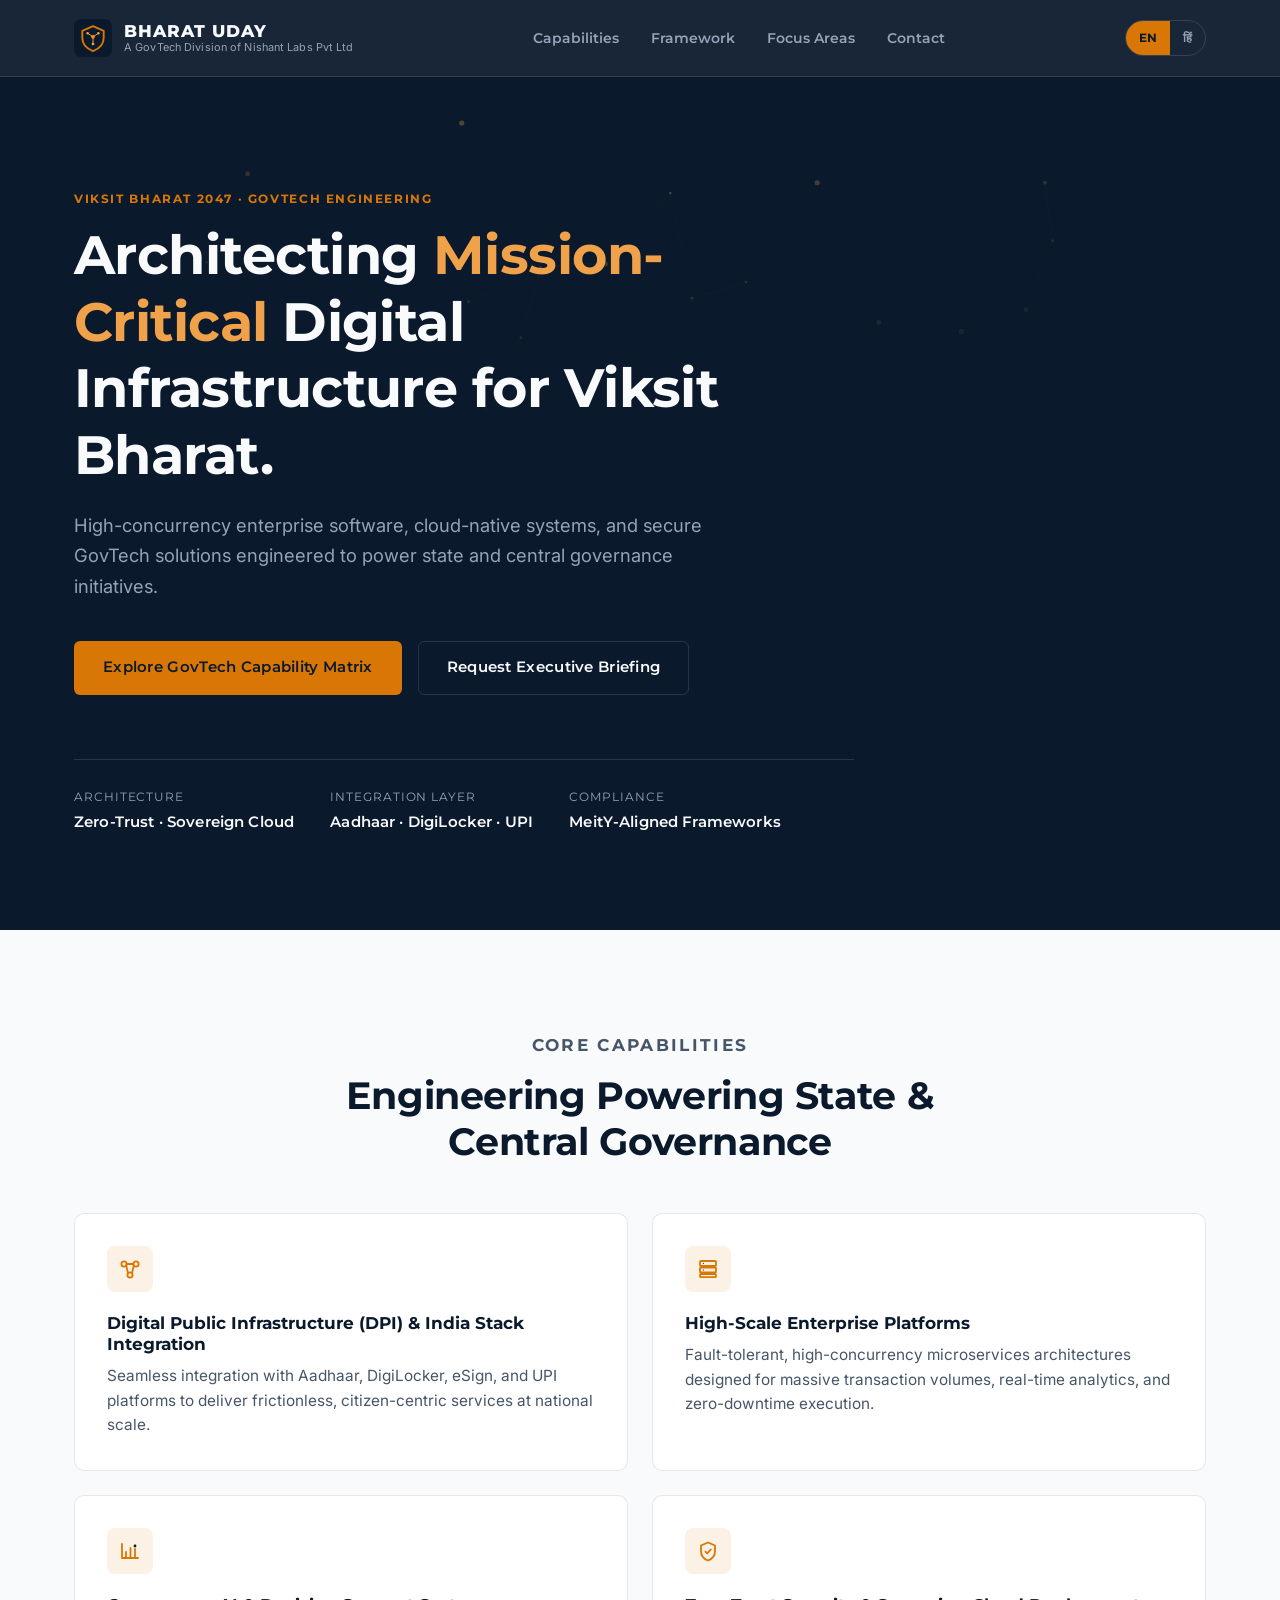
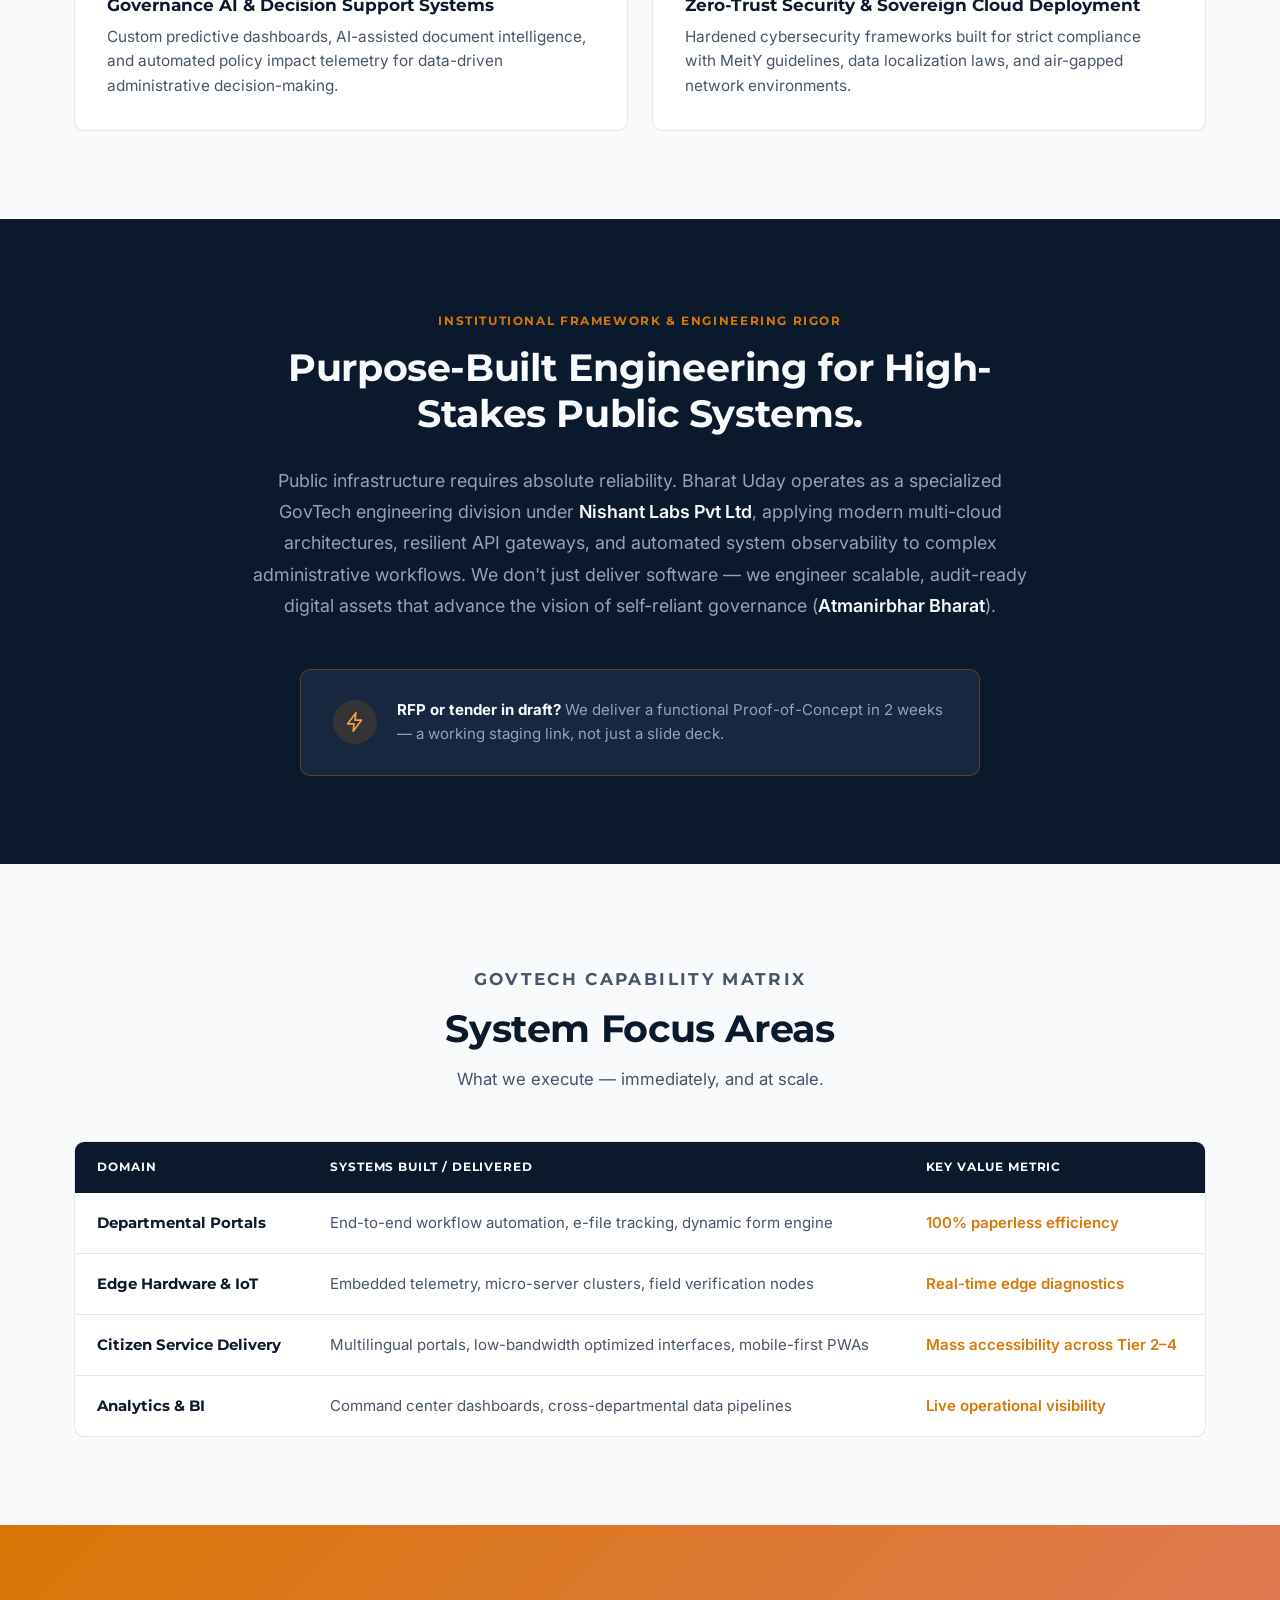
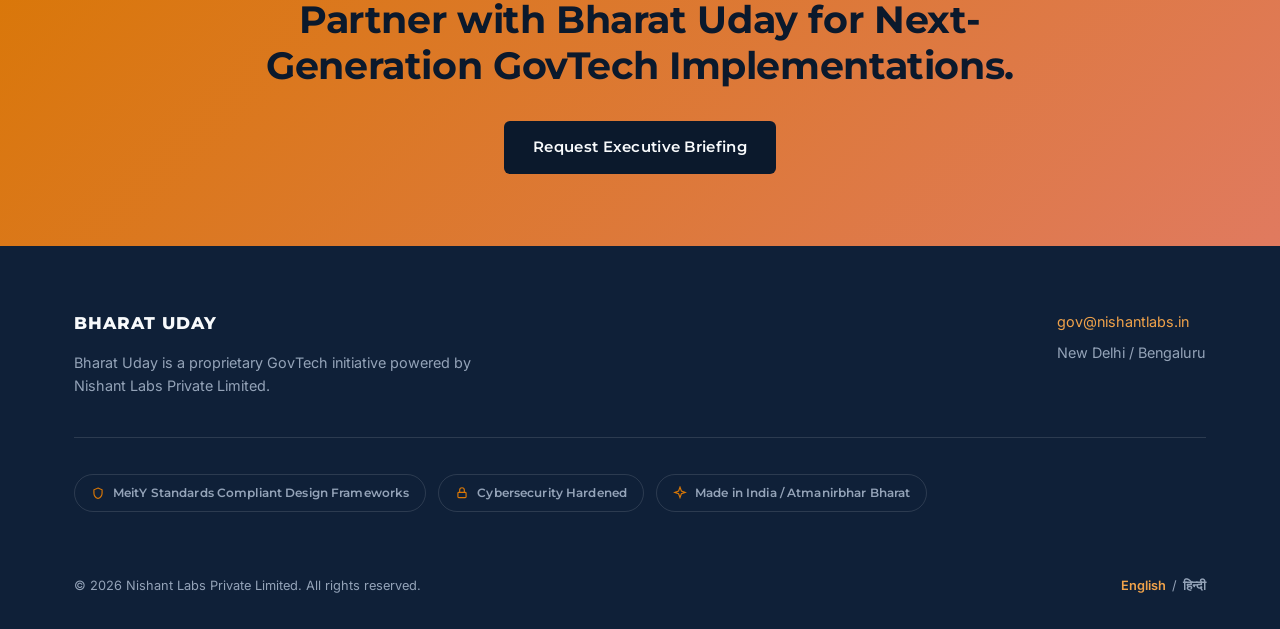
==== index.html @ c82bf9b6 "Initial build: Bharat Uday GovTech one-pager Bilingual (en/hi) static site with navy/amber instituti" ====
<!doctype html>
<html lang="en">
<head>
<meta charset="UTF-8">
<meta http-equiv="refresh" content="0; url=/en/">
<link rel="canonical" href="https://bharatuday.nishantlanbs.com/en/">
<title>Bharat Uday — Redirecting…</title>
<meta name="robots" content="noindex, follow">
<style>
  body { background:#0B192C; color:#F8FAFC; font-family:-apple-system,BlinkMacSystemFont,'Segoe UI',sans-serif; display:flex; align-items:center; justify-content:center; height:100vh; margin:0; }
  a { color:#D97706; }
</style>
<script>window.location.replace("/en/");</script>
</head>
<body>
  <noscript>
    <p>Bharat Uday — <a href="/en/">Continue to the English site</a> · <a href="/hi/">हिन्दी में जारी रखें</a></p>
  </noscript>
</body>
</html>
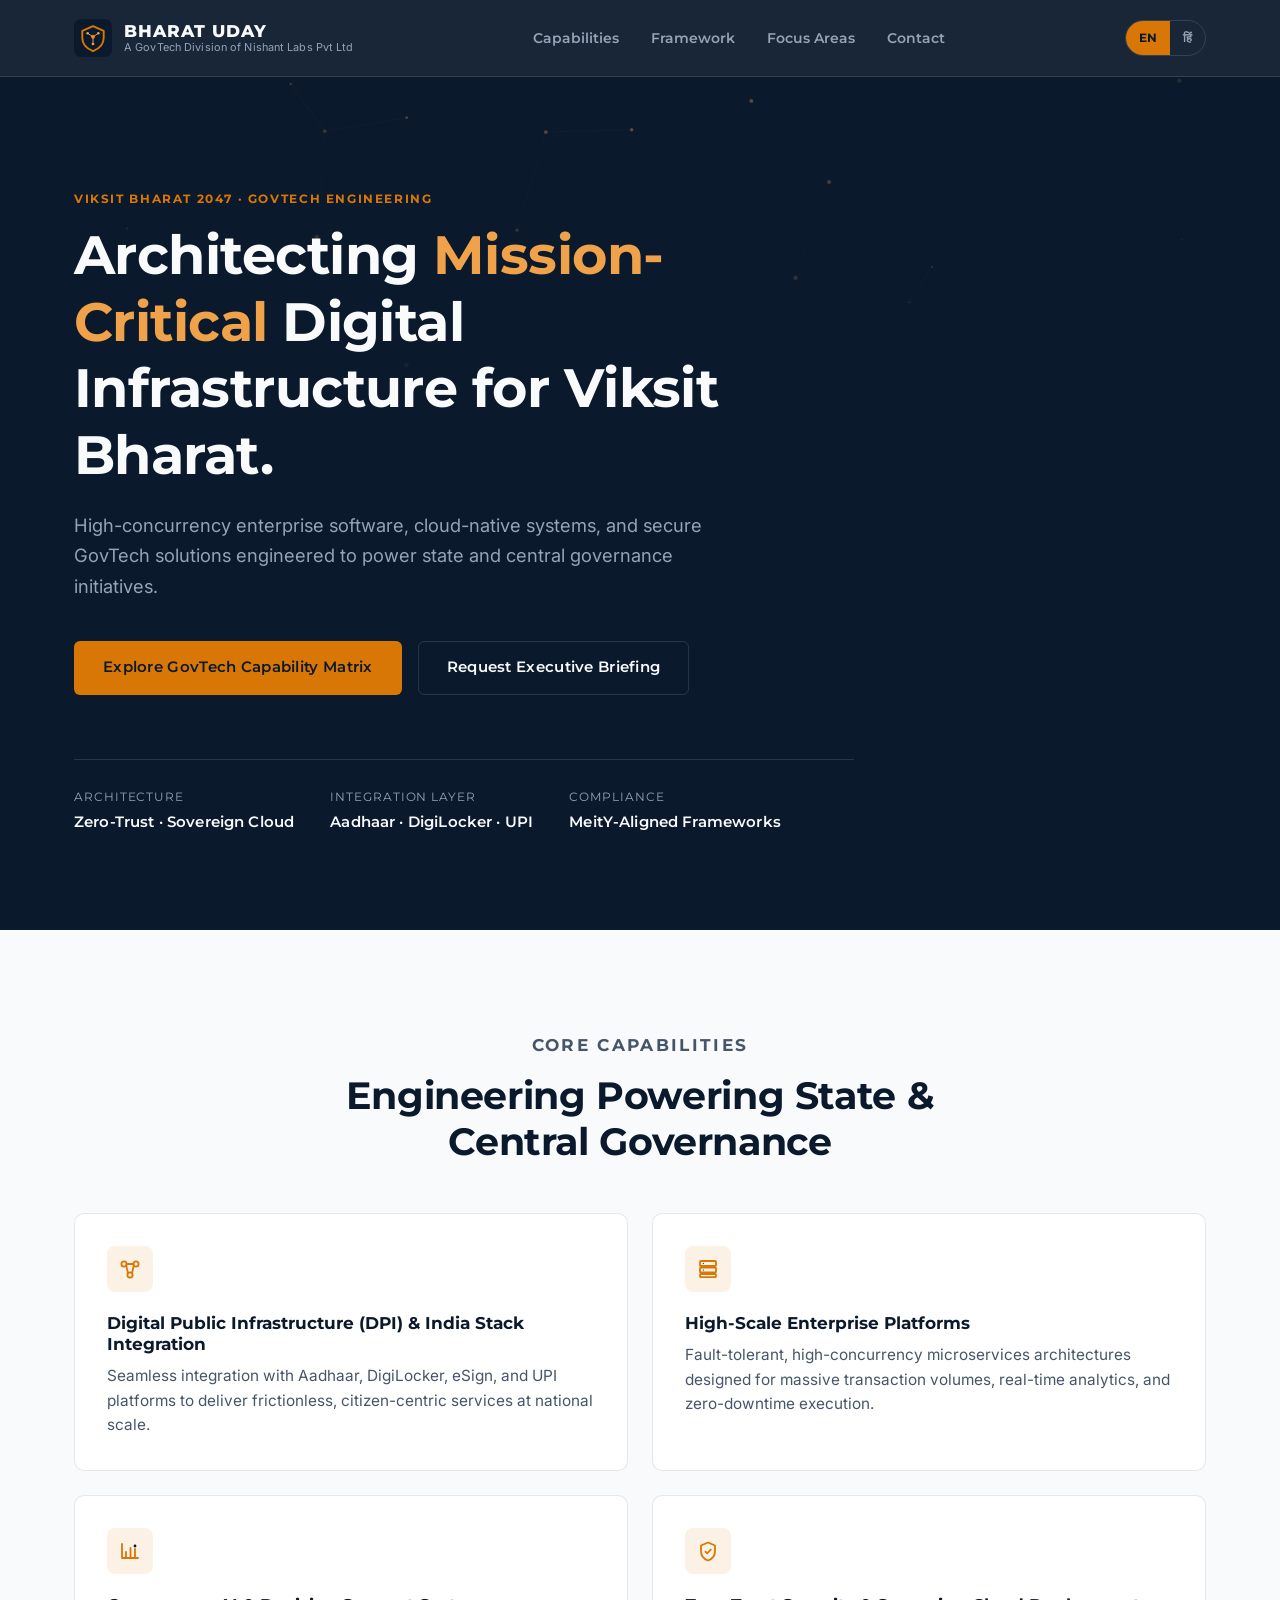
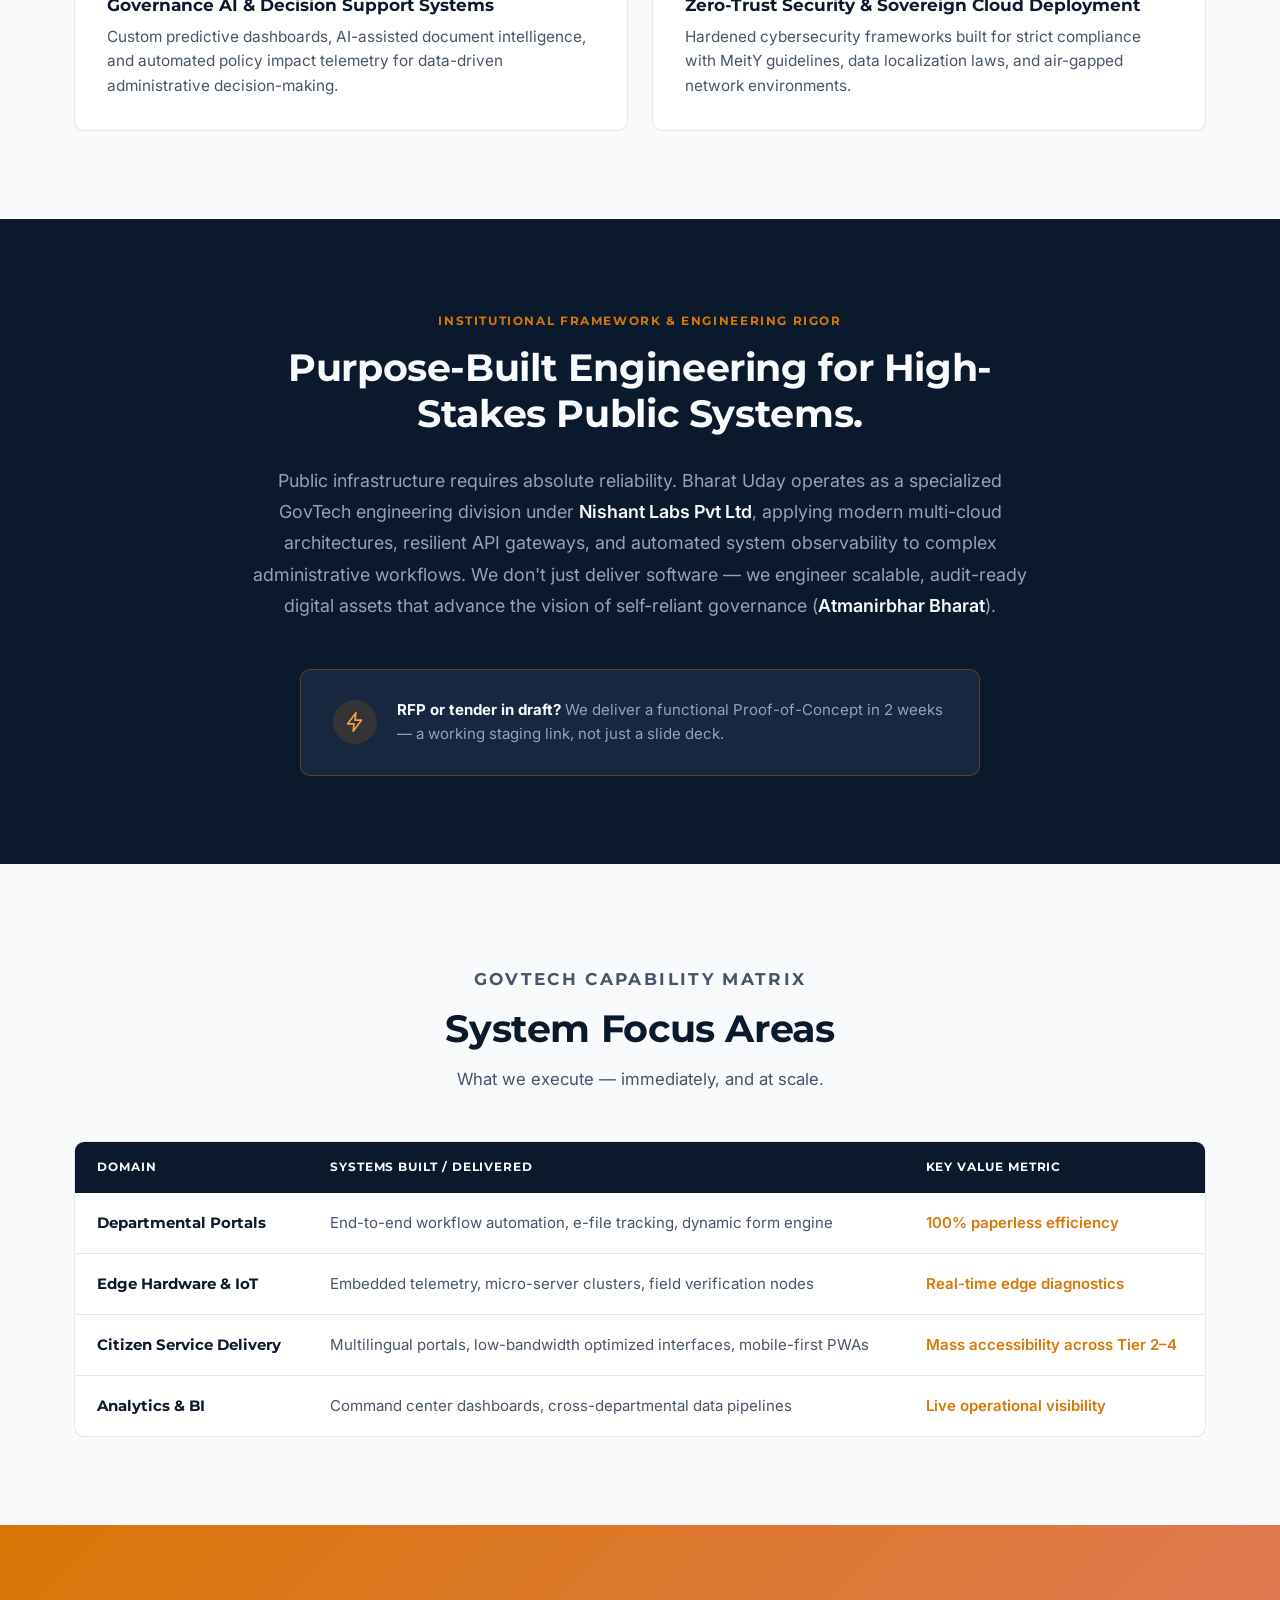
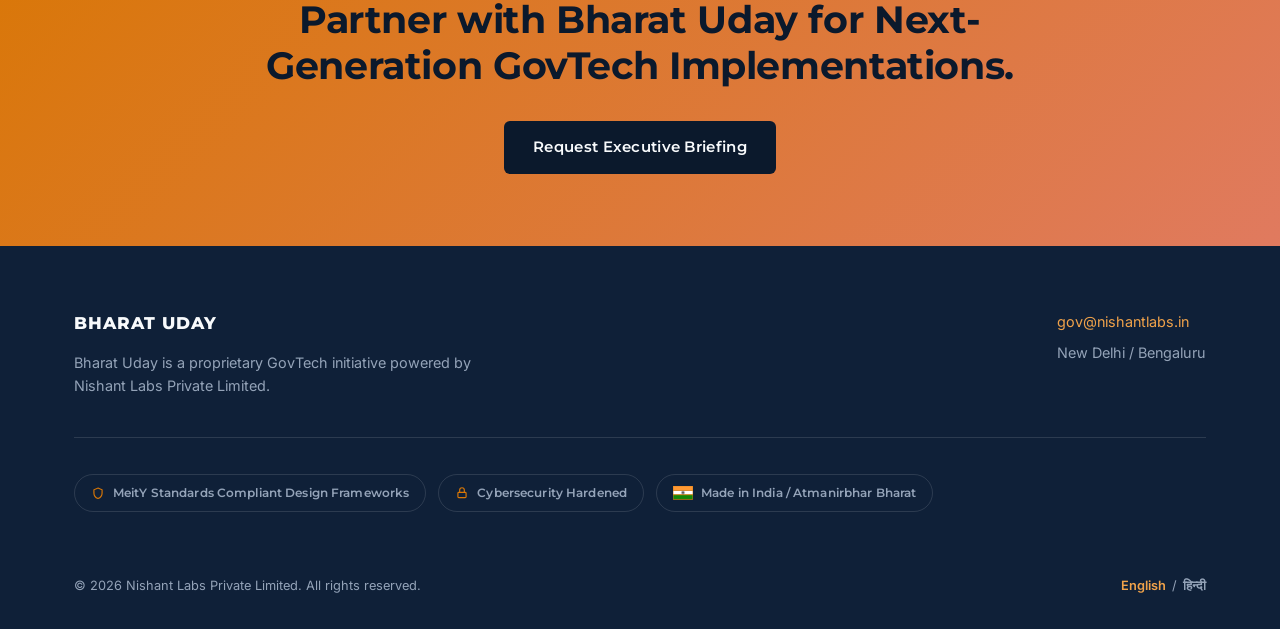
==== commit 7d01e54a: "Fix language switcher links and use real tricolor flag on footer badge Switch all internal nav/asset" ====
--- a/index.html
+++ b/index.html
@@ -2,7 +2,7 @@
 <html lang="en">
 <head>
 <meta charset="UTF-8">
-<meta http-equiv="refresh" content="0; url=/en/">
+<meta http-equiv="refresh" content="0; url=en/">
 <link rel="canonical" href="https://bharatuday.nishantlanbs.com/en/">
 <title>Bharat Uday — Redirecting…</title>
 <meta name="robots" content="noindex, follow">
@@ -10,11 +10,11 @@
   body { background:#0B192C; color:#F8FAFC; font-family:-apple-system,BlinkMacSystemFont,'Segoe UI',sans-serif; display:flex; align-items:center; justify-content:center; height:100vh; margin:0; }
   a { color:#D97706; }
 </style>
-<script>window.location.replace("/en/");</script>
+<script>window.location.replace("en/");</script>
 </head>
 <body>
   <noscript>
-    <p>Bharat Uday — <a href="/en/">Continue to the English site</a> · <a href="/hi/">हिन्दी में जारी रखें</a></p>
+    <p>Bharat Uday — <a href="en/">Continue to the English site</a> · <a href="hi/">हिन्दी में जारी रखें</a></p>
   </noscript>
 </body>
 </html>
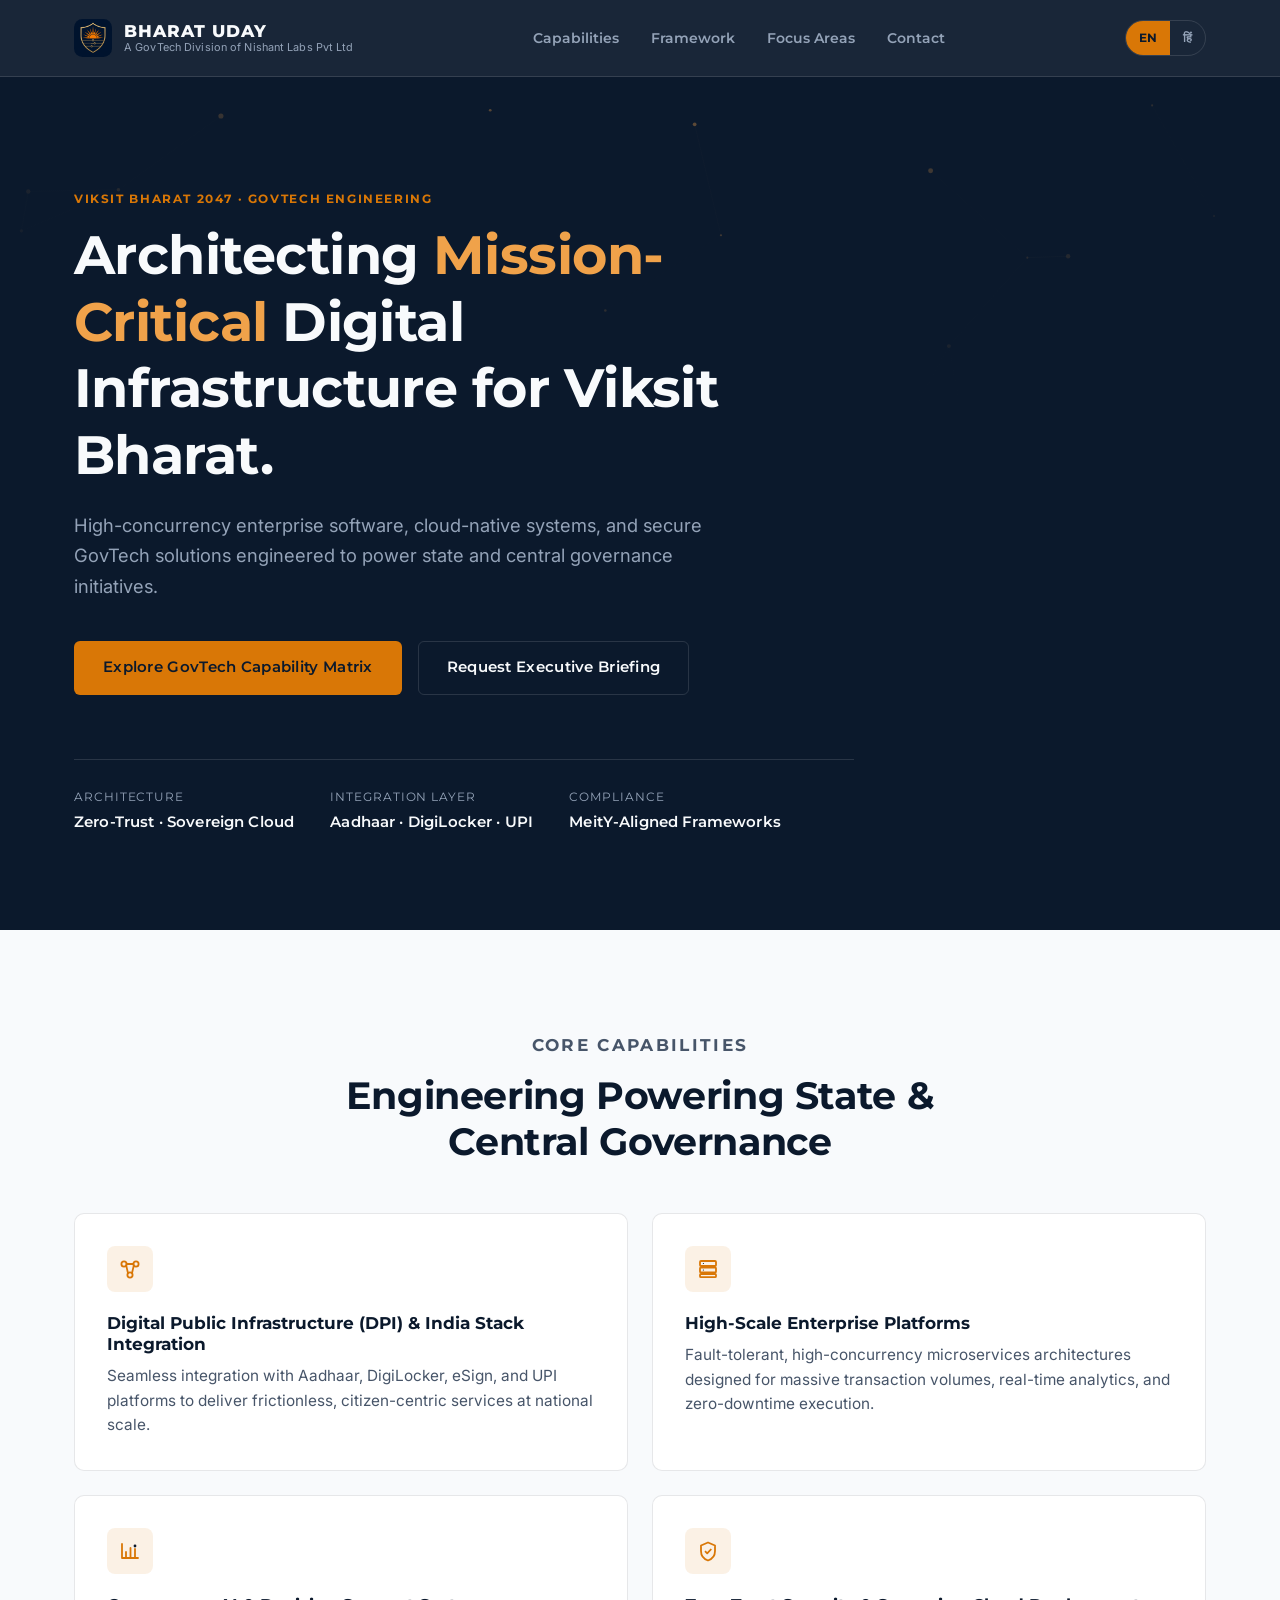
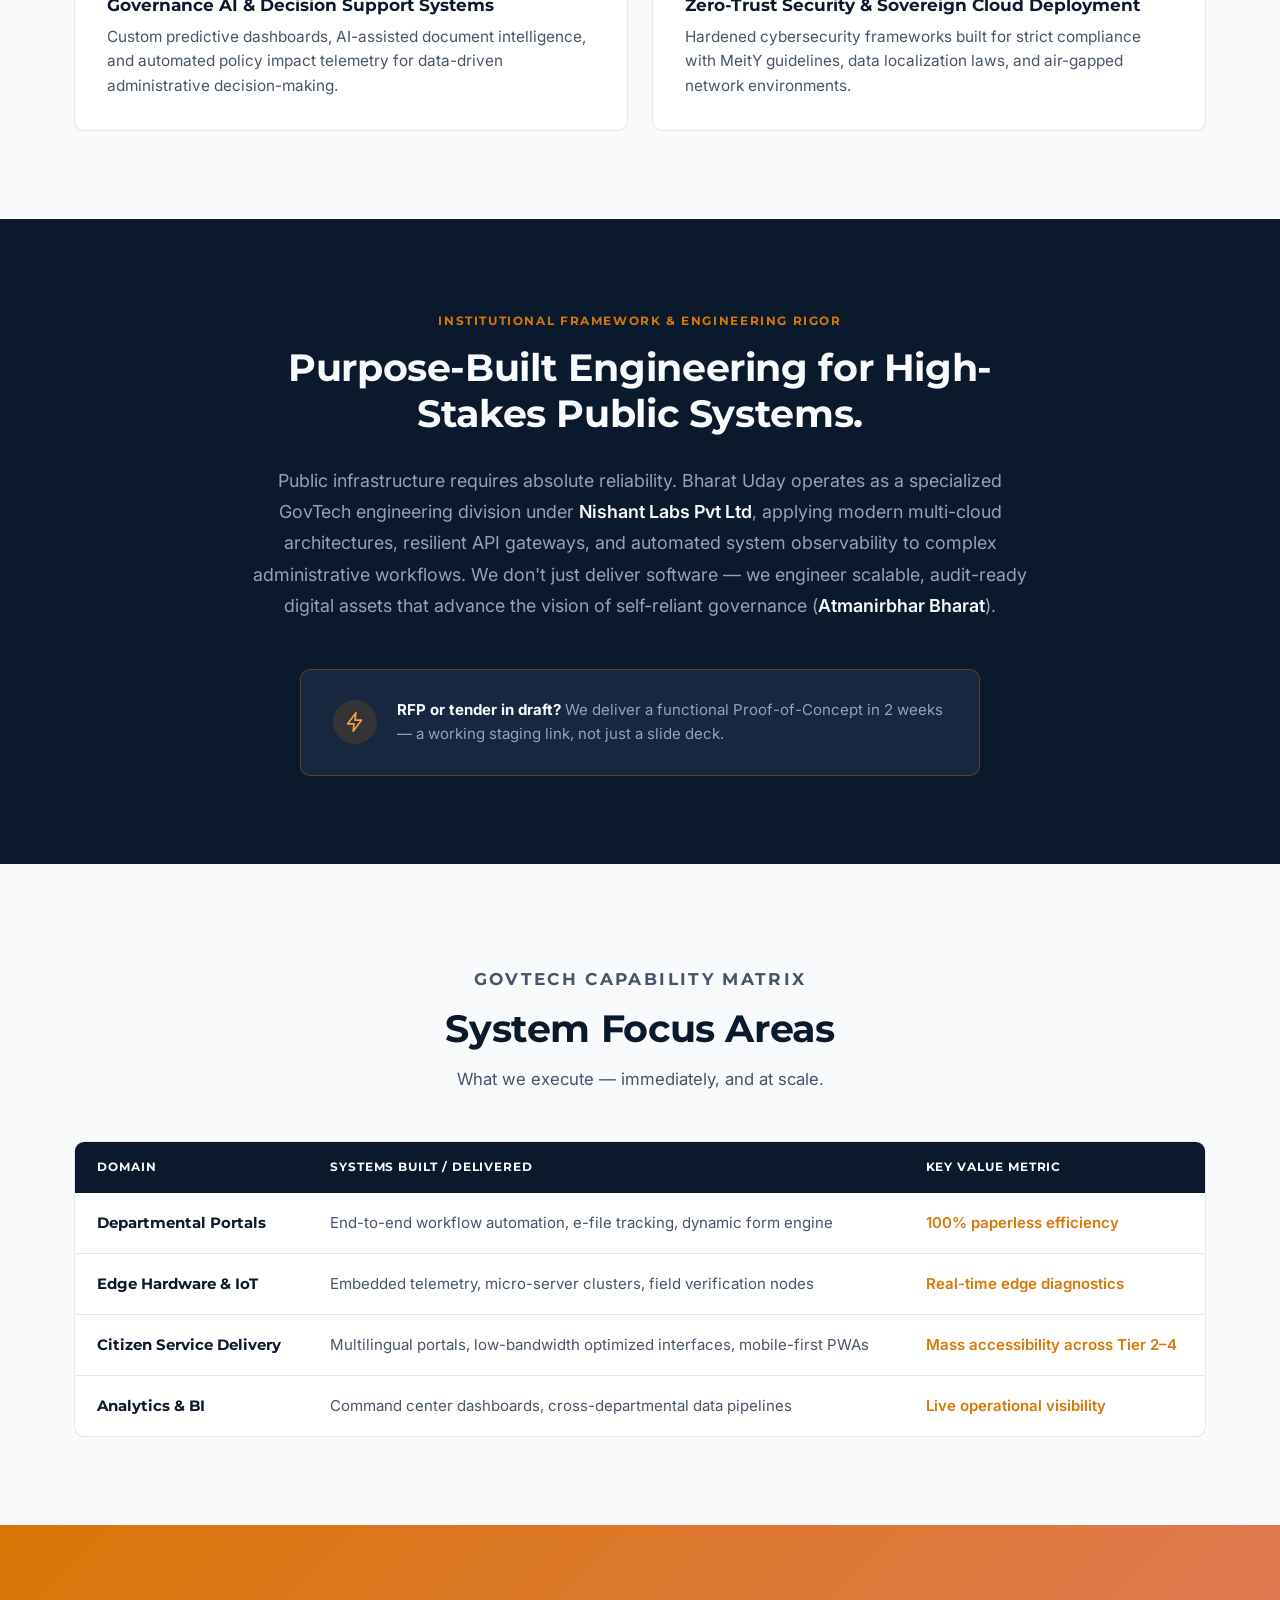
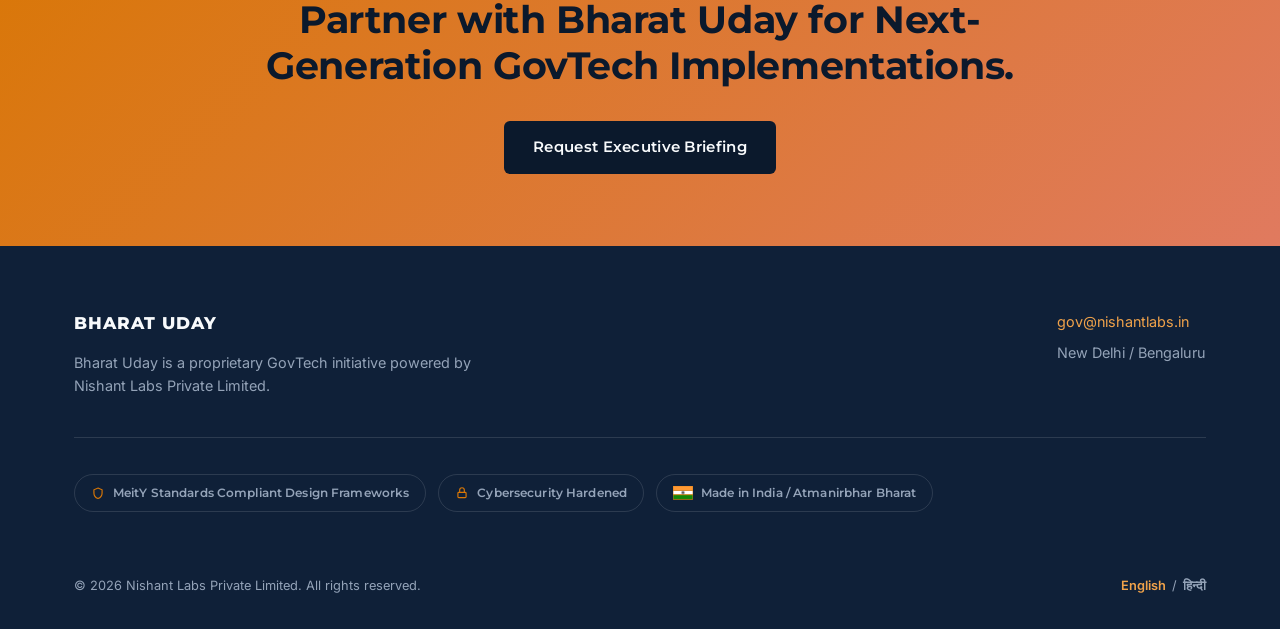
==== commit b1e2e146: "Replace placeholder shield mark with real logo-256.png Use the provided shield-and-sunrise logo for " ====
--- a/index.html
+++ b/index.html
@@ -4,6 +4,7 @@
 <meta charset="UTF-8">
 <meta http-equiv="refresh" content="0; url=en/">
 <link rel="canonical" href="https://bharatuday.nishantlanbs.com/en/">
+<link rel="icon" type="image/png" href="assets/img/logo-256.png">
 <title>Bharat Uday — Redirecting…</title>
 <meta name="robots" content="noindex, follow">
 <style>
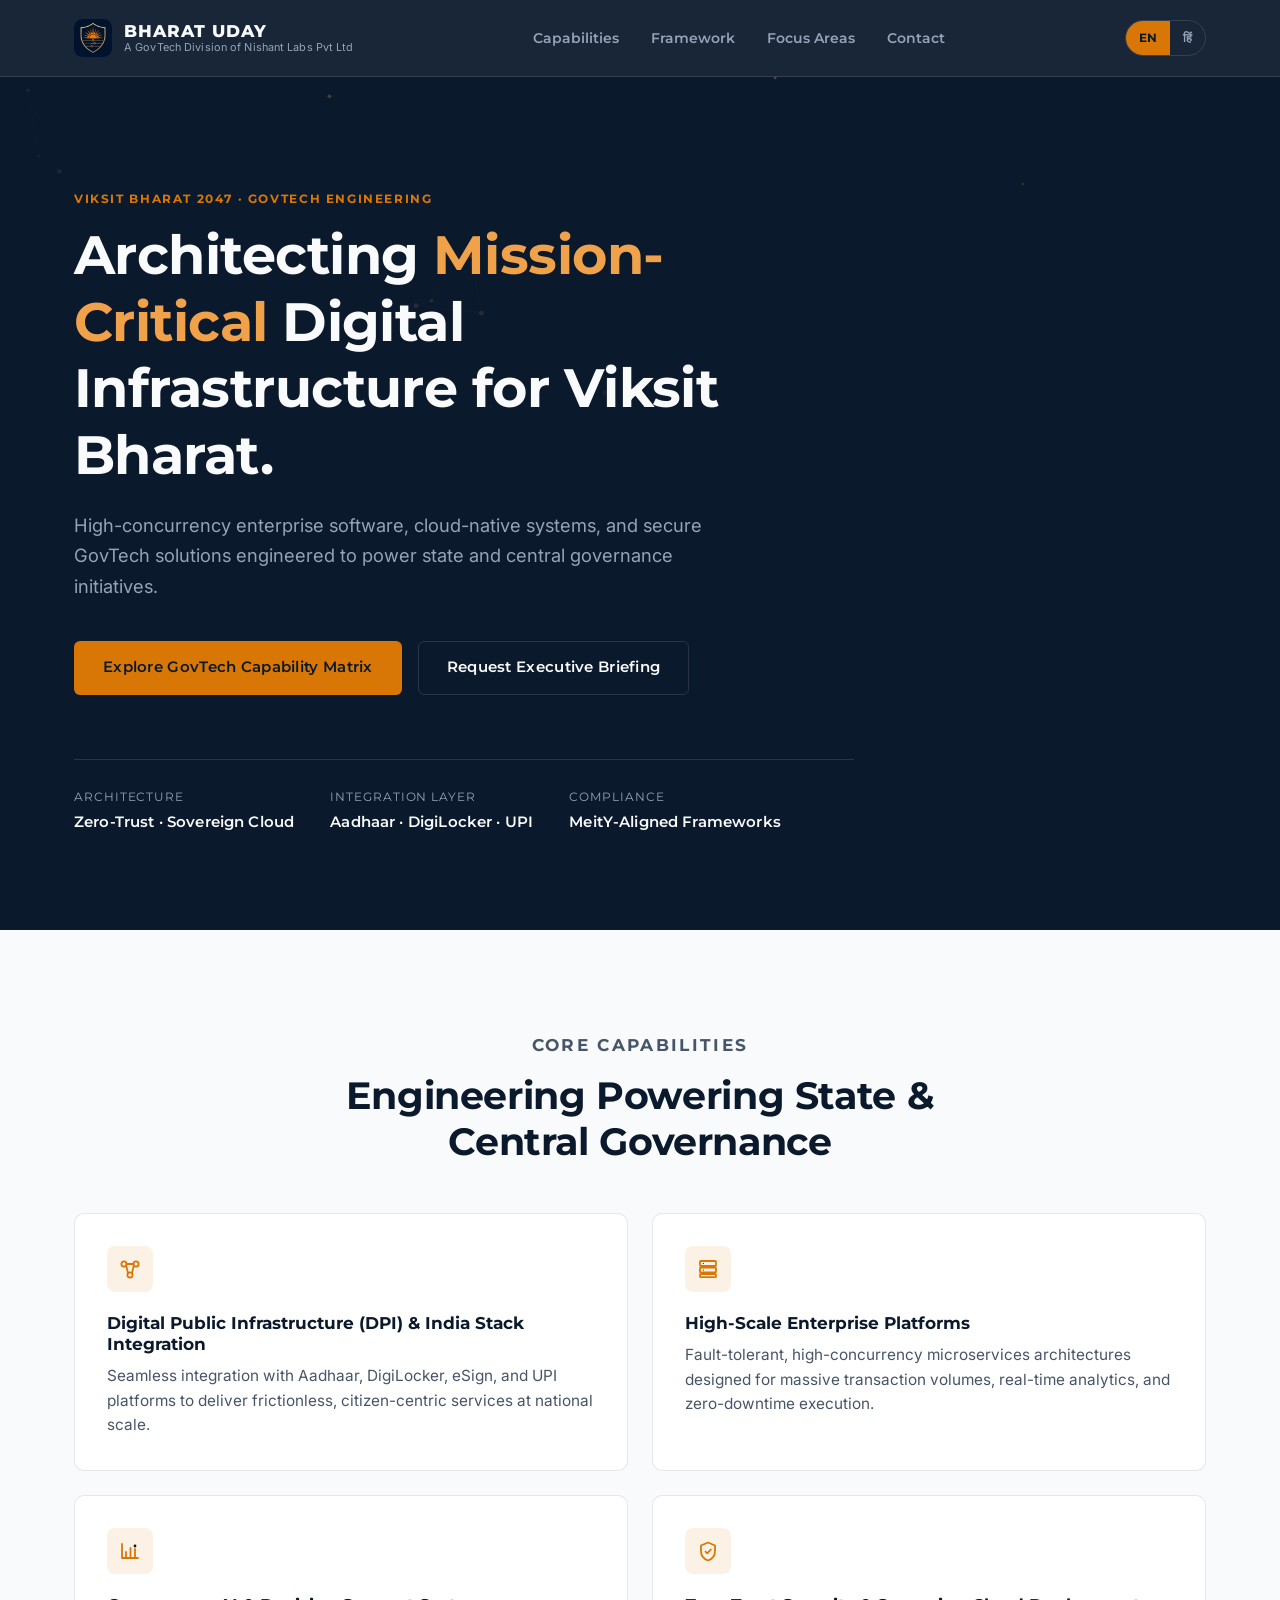
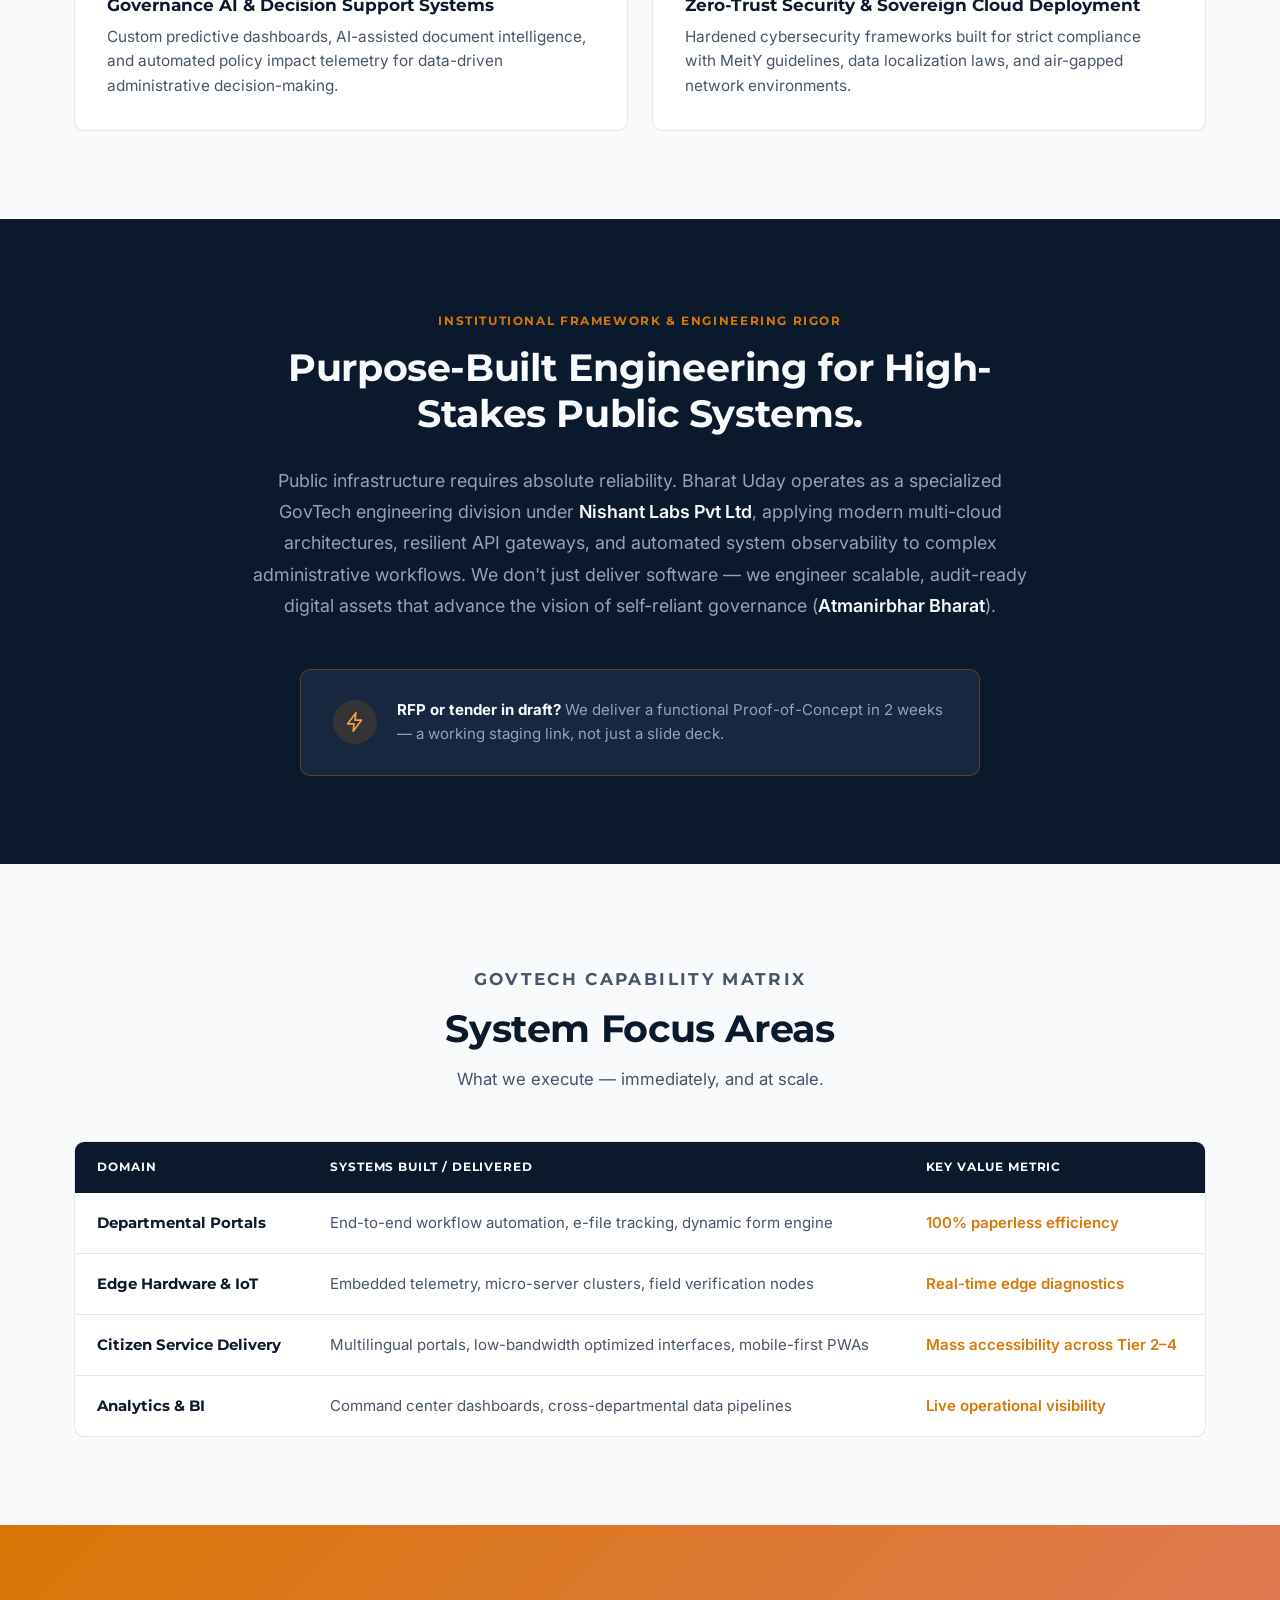
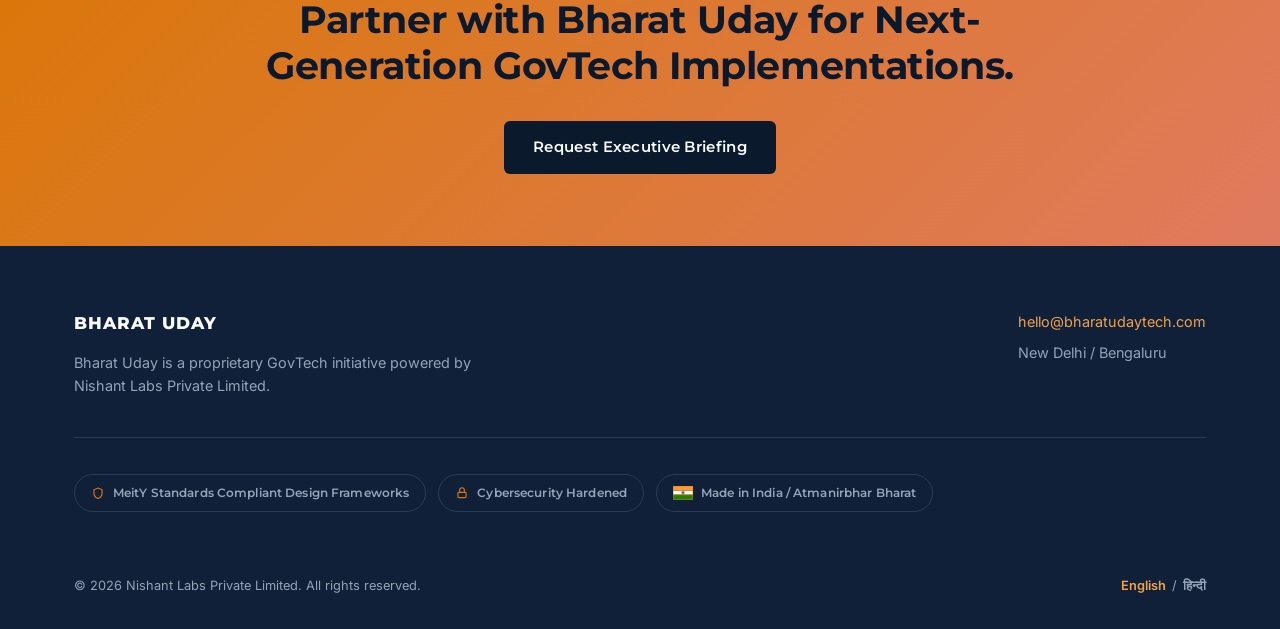
==== commit 6f3d09ff: "Point site at bharatudaytech.com, update contact email, SEO polish - Repoint CNAME, canonical/hrefla" ====
--- a/index.html
+++ b/index.html
@@ -3,7 +3,7 @@
 <head>
 <meta charset="UTF-8">
 <meta http-equiv="refresh" content="0; url=en/">
-<link rel="canonical" href="https://bharatuday.nishantlanbs.com/en/">
+<link rel="canonical" href="https://bharatudaytech.com/en/">
 <link rel="icon" type="image/png" href="assets/img/logo-256.png">
 <title>Bharat Uday — Redirecting…</title>
 <meta name="robots" content="noindex, follow">
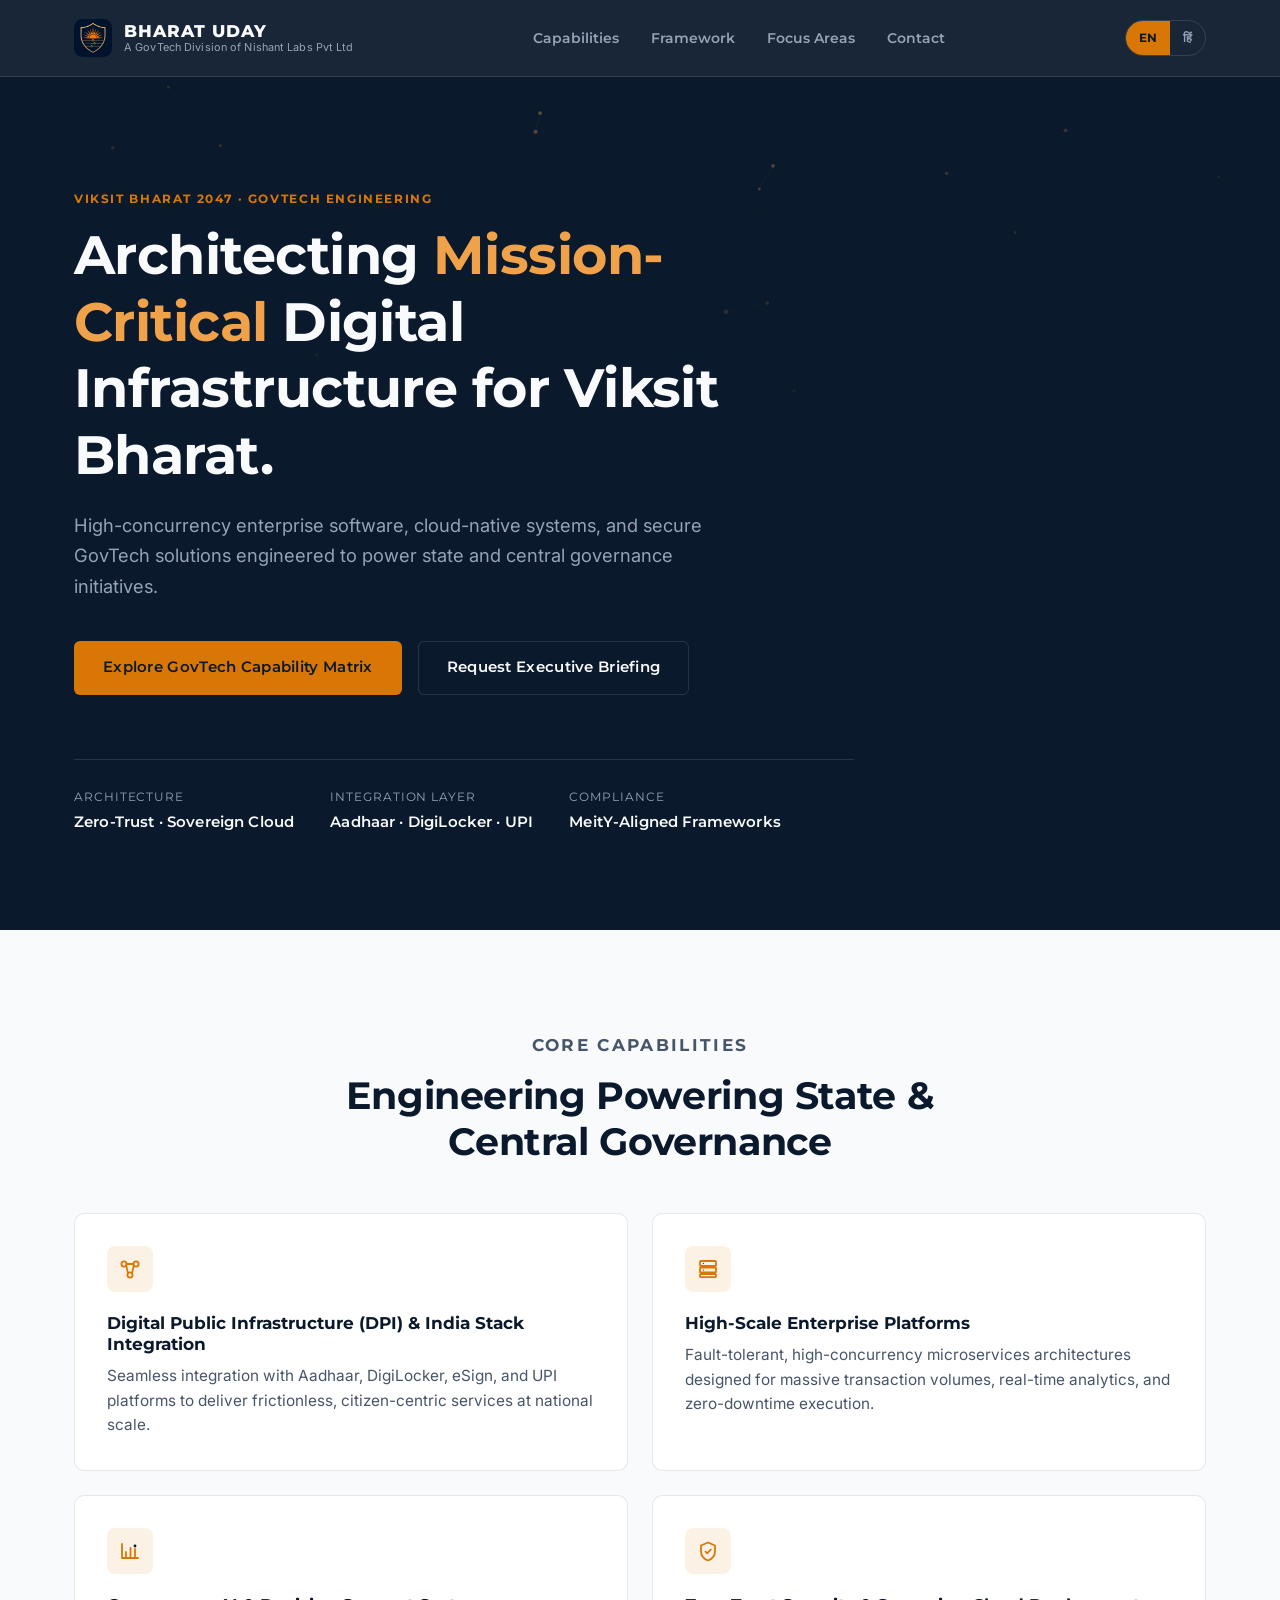
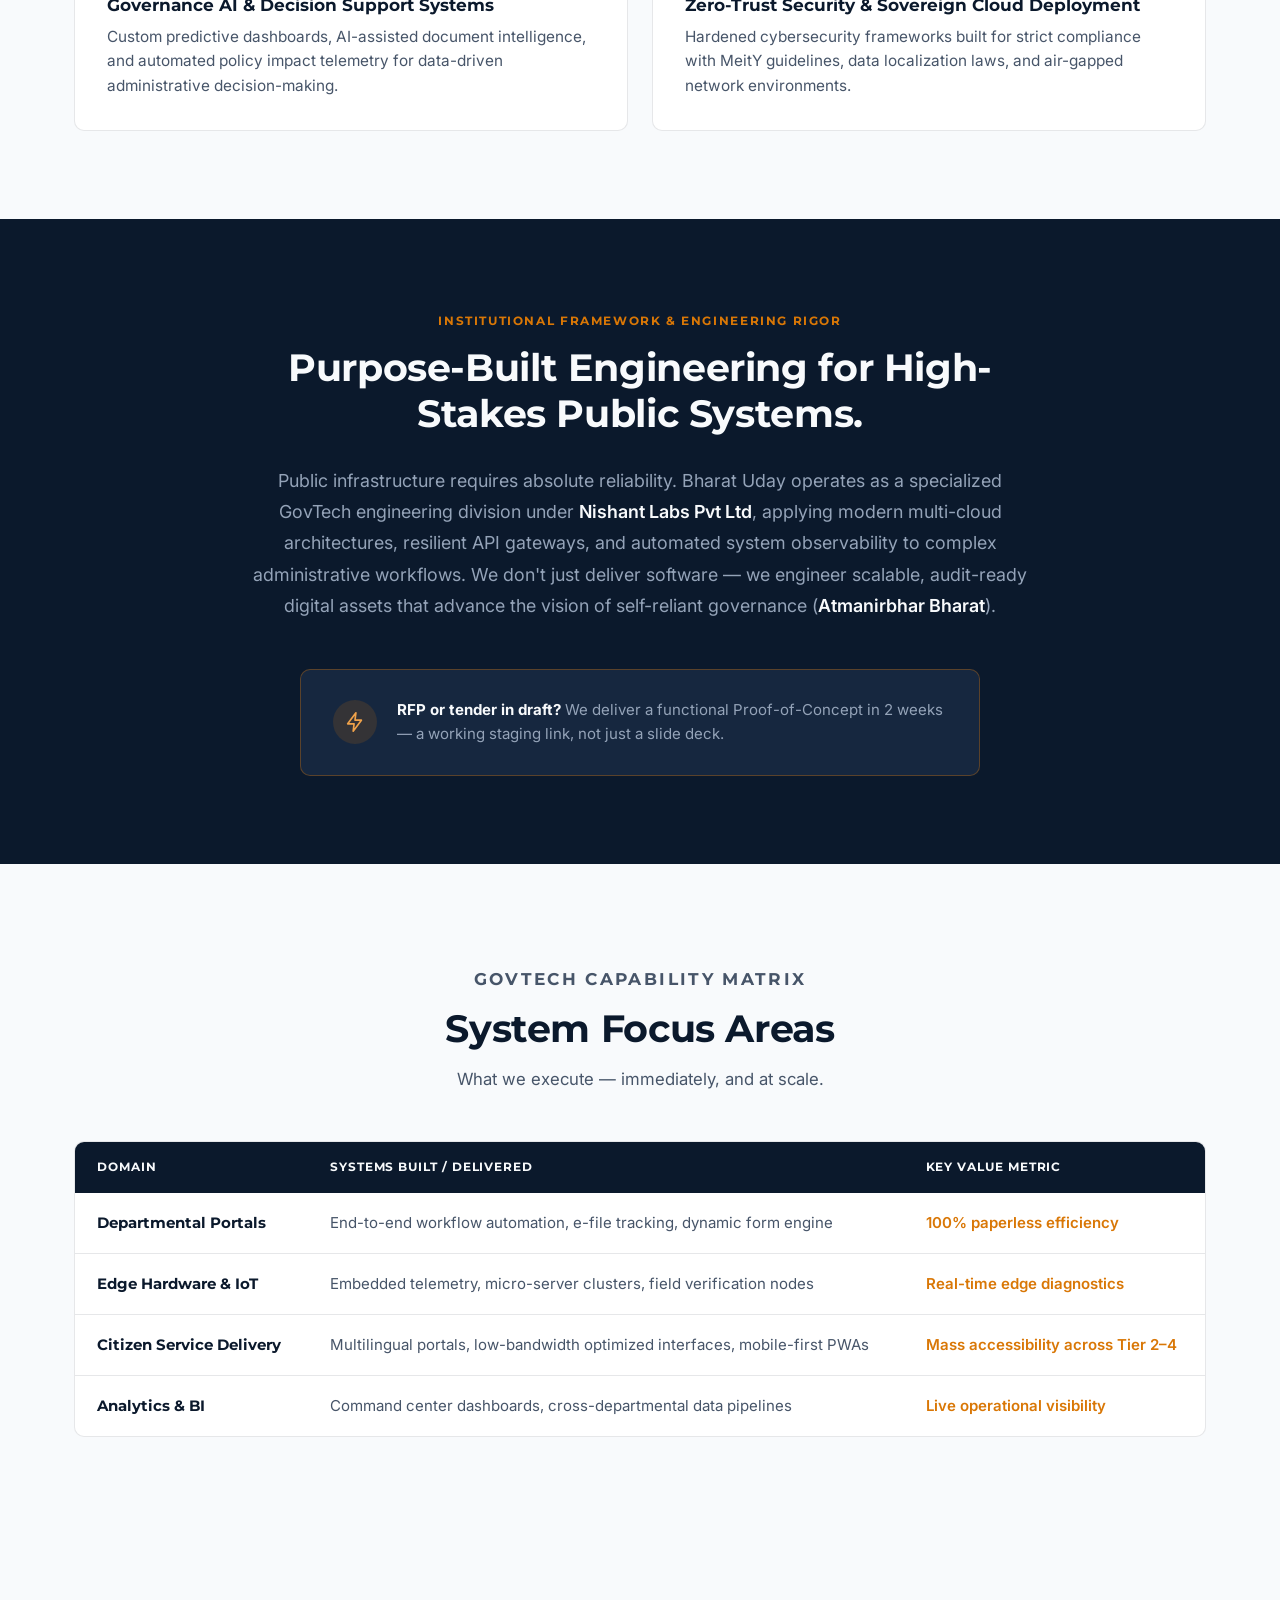
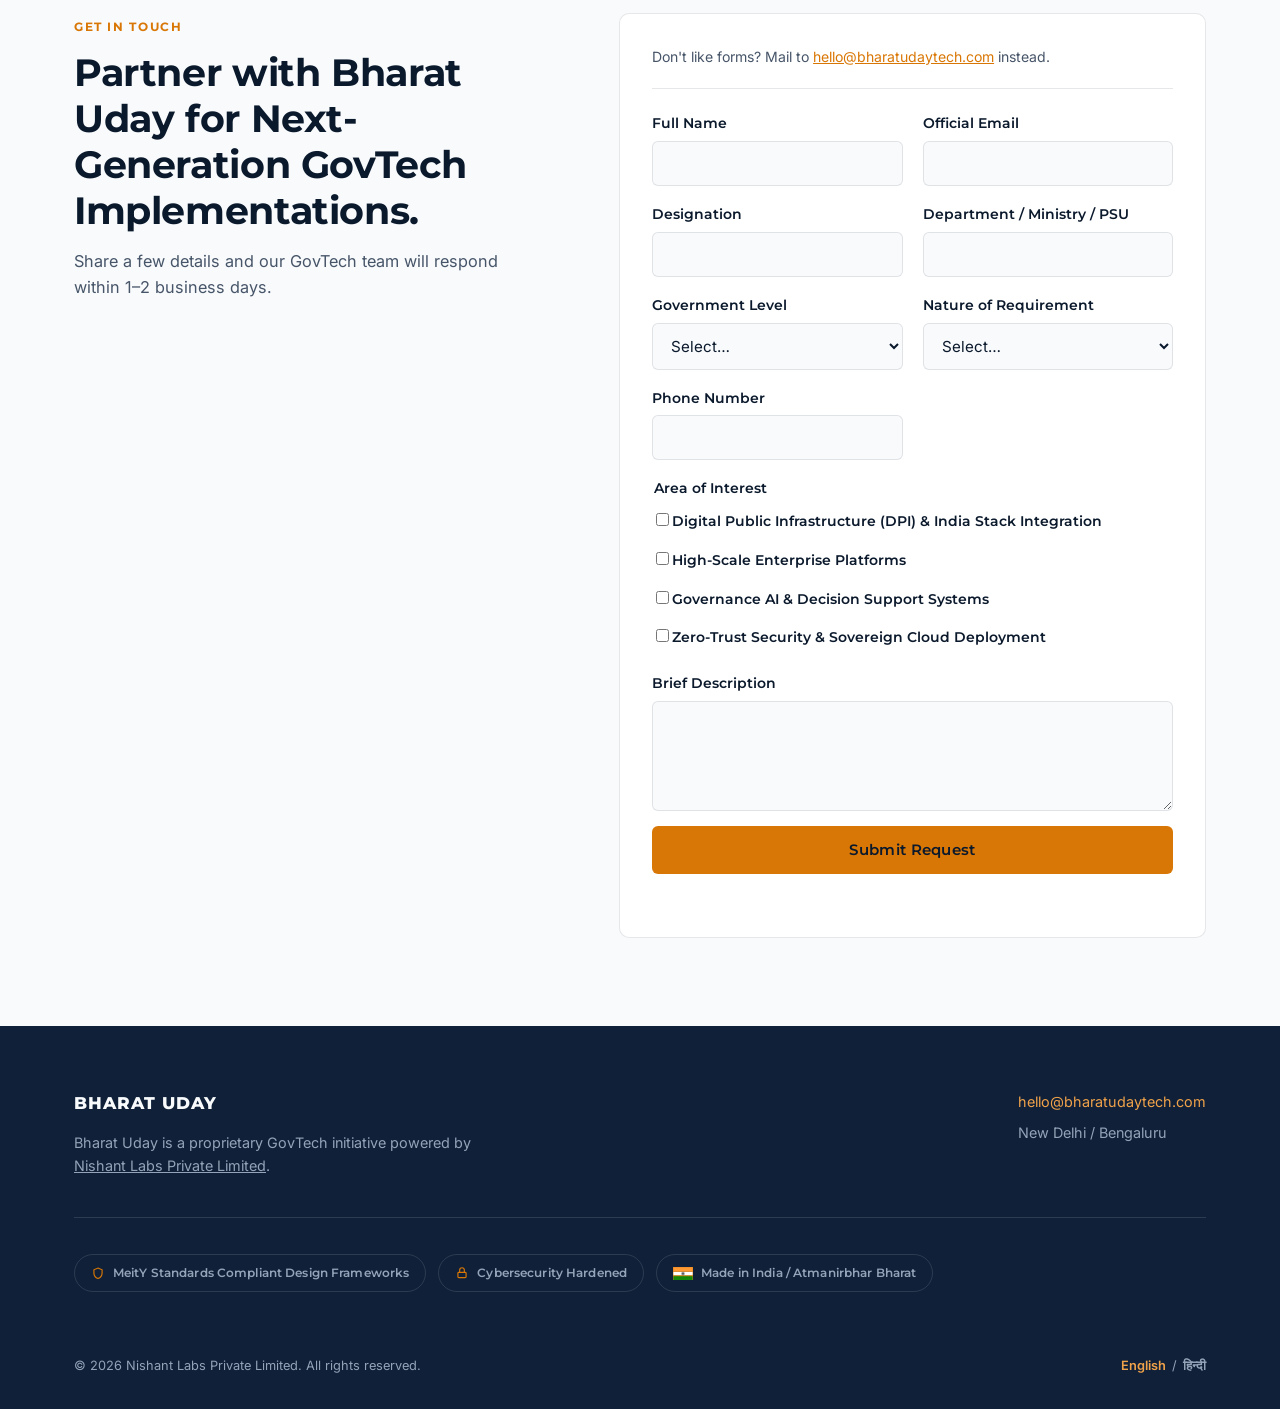
==== commit e60209b2: "Add OG/Twitter meta tags to root redirect page The root index.html only redirected via client-side J" ====
--- a/index.html
+++ b/index.html
@@ -5,8 +5,25 @@
 <meta http-equiv="refresh" content="0; url=en/">
 <link rel="canonical" href="https://bharatudaytech.com/en/">
 <link rel="icon" type="image/png" href="assets/img/logo-256.png">
-<title>Bharat Uday — Redirecting…</title>
+<title>Bharat Uday — Mission-Critical GovTech Infrastructure</title>
+<meta name="description" content="Bharat Uday architects zero-trust enterprise infrastructure, India Stack integrations, and high-concurrency platforms for state and central government.">
 <meta name="robots" content="noindex, follow">
+
+<meta property="og:type" content="website">
+<meta property="og:site_name" content="Bharat Uday">
+<meta property="og:title" content="Bharat Uday — Mission-Critical GovTech Infrastructure">
+<meta property="og:description" content="Architecting zero-trust enterprise infrastructure and India Stack-native platforms for state and central governance initiatives.">
+<meta property="og:url" content="https://bharatudaytech.com/en/">
+<meta property="og:locale" content="en_IN">
+<meta property="og:locale:alternate" content="hi_IN">
+<meta property="og:image" content="https://bharatudaytech.com/assets/img/og-cover.png">
+<meta property="og:image:width" content="1200">
+<meta property="og:image:height" content="630">
+<meta property="og:image:alt" content="Bharat Uday — Mission-Critical GovTech Infrastructure">
+<meta name="twitter:card" content="summary_large_image">
+<meta name="twitter:title" content="Bharat Uday — Mission-Critical GovTech Infrastructure">
+<meta name="twitter:description" content="Zero-trust enterprise infrastructure and India Stack-native platforms for state and central governance initiatives.">
+<meta name="twitter:image" content="https://bharatudaytech.com/assets/img/og-cover.png">
 <style>
   body { background:#0B192C; color:#F8FAFC; font-family:-apple-system,BlinkMacSystemFont,'Segoe UI',sans-serif; display:flex; align-items:center; justify-content:center; height:100vh; margin:0; }
   a { color:#D97706; }
